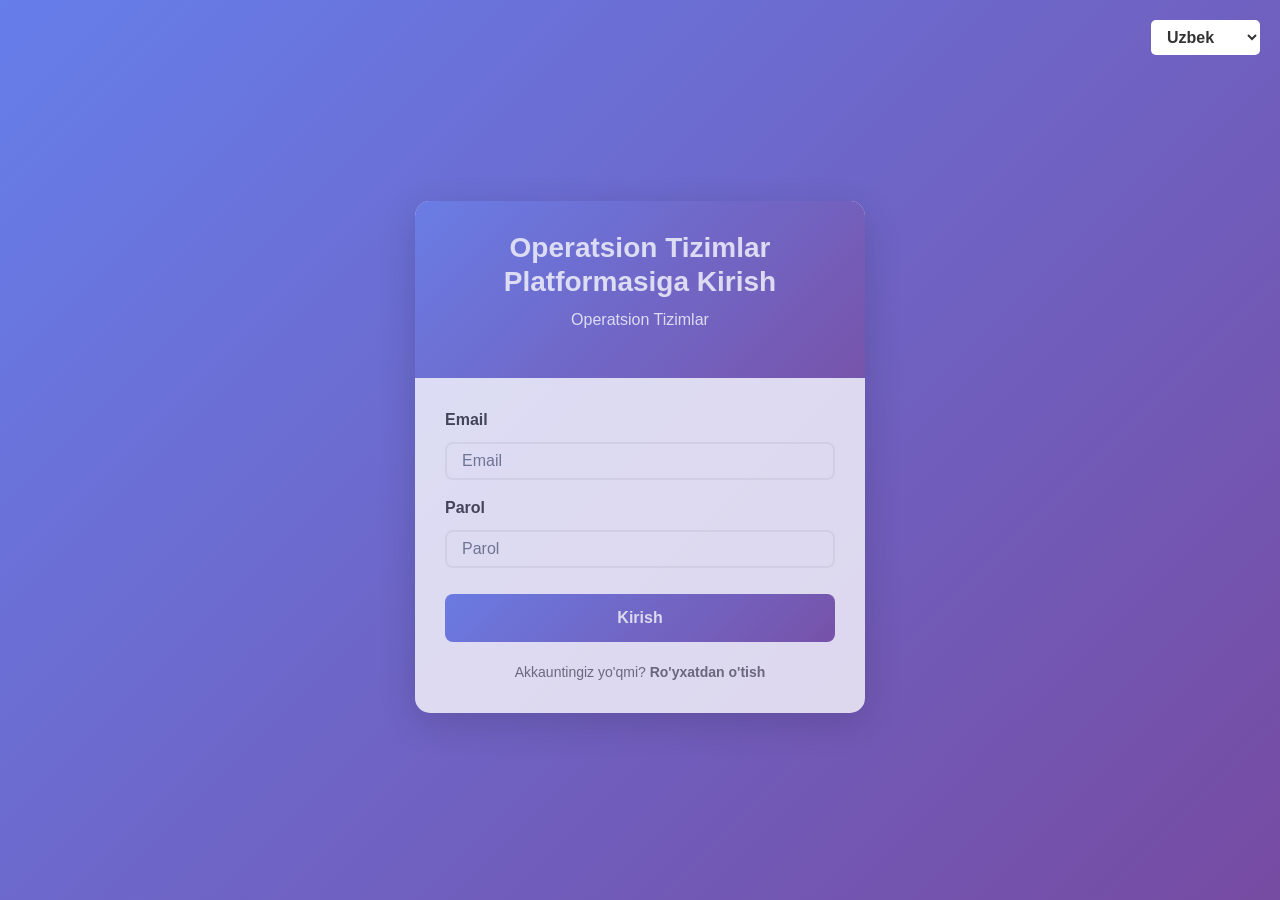
==== courses.html @ 747f60cd "Add learning platform pages, assets, and scripts Add complete frontend scaffold for a learning platf" ====
<!DOCTYPE html>
<html lang="uz">
<head>
  <meta charset="UTF-8">
  <meta name="viewport" content="width=device-width, initial-scale=1.0">
  <title data-i18n="coursesTitle">Kurslar - Ta'lim Platformasi</title>
  <link rel="stylesheet" href="https://cdnjs.cloudflare.com/ajax/libs/bootstrap/4.6.0/css/bootstrap.min.css">
  <link rel="stylesheet" href="src/style.css">
  <script src="src/i18n.js"></script>
  <style>
    body {
      background: #f5f7fa;
      font-family: 'Segoe UI', Tahoma, Geneva, Verdana, sans-serif;
    }

    .navbar {
      background: white !important;
      box-shadow: 0 2px 10px rgba(0,0,0,0.05);
      border-bottom: 1px solid #eee;
    }

    .navbar-brand {
      font-weight: 700;
      color: #667eea !important;
      font-size: 20px;
    }

    .nav-link {
      color: #666 !important;
      margin: 0 10px;
      transition: color 0.3s;
    }

    .nav-link:hover {
      color: #667eea !important;
    }

    .page-header {
      background: linear-gradient(135deg, #667eea 0%, #764ba2 100%);
      color: white;
      padding: 40px;
      margin-bottom: 30px;
      text-align: center;
    }

    .page-header h1 {
      font-size: 32px;
      font-weight: 700;
      margin: 0;
    }

    .page-header p {
      margin: 10px 0 0 0;
      opacity: 0.9;
    }

    .courses-grid {
      display: grid;
      grid-template-columns: repeat(auto-fill, minmax(280px, 1fr));
      gap: 25px;
      margin-bottom: 50px;
    }

    .course-card {
      background: white;
      border-radius: 12px;
      overflow: hidden;
      box-shadow: 0 2px 15px rgba(0,0,0,0.08);
      transition: all 0.3s ease;
      cursor: pointer;
      display: flex;
      flex-direction: column;
    }

    .course-card:hover {
      transform: translateY(-8px);
      box-shadow: 0 8px 30px rgba(0,0,0,0.15);
    }

    .course-image {
      width: 100%;
      height: 200px;
      object-fit: cover;
      background: linear-gradient(135deg, #667eea 0%, #764ba2 100%);
    }

    .course-content {
      padding: 20px;
      flex-grow: 1;
      display: flex;
      flex-direction: column;
    }

    .course-title {
      font-size: 20px;
      font-weight: 700;
      color: #333;
      margin-bottom: 10px;
    }

    .course-description {
      color: #999;
      font-size: 14px;
      margin-bottom: 15px;
      flex-grow: 1;
    }

    .course-meta {
      display: flex;
      justify-content: space-between;
      align-items: center;
      padding-top: 15px;
      border-top: 1px solid #f0f0f0;
      font-size: 13px;
      color: #999;
    }

    .course-lessons {
      display: flex;
      align-items: center;
      gap: 5px;
    }

    .course-button {
      background: linear-gradient(135deg, #667eea 0%, #764ba2 100%);
      color: white;
      border: none;
      padding: 10px 20px;
      border-radius: 6px;
      text-decoration: none;
      font-weight: 600;
      transition: transform 0.3s;
      margin-top: 15px;
      display: inline-block;
      text-align: center;
    }

    .course-button:hover {
      transform: translateY(-2px);
      color: white;
      text-decoration: none;
    }

    .progress-info {
      display: flex;
      align-items: center;
      gap: 8px;
      margin-top: 10px;
      font-size: 12px;
    }

    .progress-bar-small {
      flex-grow: 1;
      height: 4px;
      background: #f0f0f0;
      border-radius: 2px;
      overflow: hidden;
    }

    .progress-bar-fill {
      height: 100%;
      background: linear-gradient(90deg, #667eea 0%, #764ba2 100%);
      border-radius: 2px;
    }

    .progress-percentage {
      color: #667eea;
      font-weight: 600;
    }
  </style>
</head>
<body>
  <!-- Navbar -->
  <nav class="navbar navbar-expand-lg navbar-light">
    <div class="container">
      <a class="navbar-brand" href="dashboard.html">Ta'lim Platformasi</a>
      <button class="navbar-toggler" type="button" data-toggle="collapse" data-target="#navbarNav">
        <span class="navbar-toggler-icon"></span>
      </button>
      <div class="collapse navbar-collapse" id="navbarNav">
        <ul class="navbar-nav ml-auto">
          <li class="nav-item">
            <a class="nav-link" href="dashboard.html" data-i18n="dashboard">Dashboard</a>
          </li>
          <li class="nav-item">
            <a class="nav-link" href="courses.html" data-i18n="courses">Kurslar</a>
          </li>
          <li class="nav-item">
            <a class="nav-link" href="forum.html" data-i18n="forum">Forum</a>
          </li>
          <li class="nav-item">
            <a class="nav-link" href="profile.html" data-i18n="profile">Profil</a>
          </li>
          <li class="nav-item" style="margin-left: 10px;">
            <select id="language-select" onchange="changeLanguage(this.value)" style="padding: 8px 12px; border-radius: 5px; border: 1px solid #ddd;">
              <option value="uz">Uzbek</option>
              <option value="en">English</option>
              <option value="ru">Русский</option>
            </select>
          </li>
          <li class="nav-item">
            <a class="nav-link" href="#" onclick="logout(); return false;" data-i18n="logout">Chiqish</a>
          </li>
        </ul>
      </div>
    </div>
  </nav>

  <!-- Page Header -->
  <div class="page-header">
    <h1 data-i18n="coursesTitle">Barcha Kurslar</h1>
    <p>Operatsion tizimlar haqida to'liq ma'lumot oling</p>
  </div>

  <!-- Courses Grid -->
  <div class="container">
    <div class="courses-grid" id="courses-container">
      <!-- Kurslar shu yerga qo'shiladi -->
    </div>
  </div>

  <script src="https://cdnjs.cloudflare.com/ajax/libs/bootstrap/4.6.0/js/bootstrap.bundle.min.js"></script>
  <script src="src/auth.js"></script>
  <script src="src/data.js"></script>
  <script src="src/progress.js"></script>

  <script>
    window.addEventListener('load', () => {
      // Set language selector
      document.getElementById('language-select').value = i18n.getLanguage();

      // Autentifikatsiya tekshirish
      const currentUser = auth.getCurrentUser();
      if (!currentUser) {
        window.location.href = 'login.html';
        return;
      }

      // Kurslarni ko'rsatish
      renderCourses(currentUser.id);
    });

    function changeLanguage(lang) {
      i18n.setLanguage(lang);
      document.documentElement.lang = lang;
      i18n.updatePageText();
    }

    function logout() {
      if (confirm('Chiqishni xohlaysizmi?')) {
        auth.logout();
        window.location.href = 'login.html';
      }
    }

    function renderCourses(userId) {
      const container = document.getElementById('courses-container');
      
      container.innerHTML = coursesData.map(course => {
        const completionPercentage = progress.getCourseCompletionPercentage(userId, course.id);
        const completedCount = progress.getCompletedLessonsCount(userId, course.id);
        
        return `
          <div class="course-card">
            <img src="${course.image}" alt="${course.name}" class="course-image" onerror="this.style.background='linear-gradient(135deg, #667eea 0%, #764ba2 100%)'">
            <div class="course-content">
              <h3 class="course-title">${course.name}</h3>
              <p class="course-description">${course.description}</p>
              
              <div class="course-meta">
                <span class="course-lessons">📚 ${course.lessons.length} dars</span>
              </div>

              ${completionPercentage > 0 ? `
                <div class="progress-info">
                  <div class="progress-bar-small">
                    <div class="progress-bar-fill" style="width: ${completionPercentage}%"></div>
                  </div>
                  <span class="progress-percentage">${completionPercentage}%</span>
                </div>
              ` : ''}
              
              <a href="course-detail.html?course=${course.id}" class="course-button">
                ${completionPercentage > 0 ? 'Davom Ettirish' : 'Boshlash'}
              </a>
            </div>
          </div>
        `;
      }).join('');
    }
  </script>
</body>
</html>
---- src/style.css ----
html {
    scroll-behavior: smooth;
}

body {
    font-family: Arial, sans-serif;
    margin: 0;
    padding: 0;
    box-sizing: border-box;
}

.navbar {
    z-index: 200;
}

.content {
    margin-left: auto; /* Sidebar kengligi */
    padding: 20px;
}

.sidebar.active .content {
    margin-left: 250px;
}

/* Sidebar uchun stil */
.sidebar {
    position: fixed;
    top: 55px;
    left: -300px; /* Yashirish */
    width: 250px;
    height: calc(100% - 60px);
    background-color: #fff;
    color: black;
    padding: 15px;
    transition: 0.3s;
    overflow-y: auto;
    box-shadow: 5px 5px 15px #0005;
    border-radius: 0 5px 5px 0;
    z-index: 99;
}

.sidebar h2 {
    text-align: center;
    font-size: 1.5em;
    margin-left: 20px;
}

.sidebar ul {
    list-style-type: none;
    padding: 0;
}

.sidebar ul li {
    margin: 20px 0;
}

.sidebar ul li a {
    color: black;
    text-decoration: none;
    font-size: 1.2em;
}

.sidebar ul li a:hover {
    color: #00A36C;
}

/* Sidebarni ko'rsatish */
.sidebar.active {
    left: 0;
}

/* Sidebar tugmasi */
.sidebar-toggle {
    position: fixed;
    top: 65px;
    left: 5px;
    background-color: #fff;
    color: black;
    border: none;
    padding: 0px 10px;
    font-size: 20px;
    cursor: pointer;
    z-index: 100;
    border: 1px solid #ddd;
    border-radius: 5px;
}

.sidebar-toggle:focus {
    outline: none;
}

.sidebar-toggle + #toggleLabel.active {
    display: block;
    width: 100vw;
    height: 100vh;
    background-color: #0005;
    position: fixed;
    top: 0;
    left: 0;
    z-index: 98;
}

a {
    text-decoration: none;
    color: #555555;
    cursor: pointer;
}

a:hover {
    text-decoration: none;
    color: #555555;
}

.container h2 {
    font-size: 2em;
    margin-bottom: 20px;
}

.container p {
    font-size: 1.1em;
    line-height: 1.6;
}

.container ul {
    margin-top: 20px;
    margin-bottom: 20px;
}

.container ul li {
    font-size: 1em;
    margin-bottom: 10px;
}

.bg-jade {
    background-color: #00A36C;
}

.text-white {
    color: white;
}

.jumbotron h1 {
    color: #fff;
}
.jumbotron img {
    border-radius: 5px;
}

.section {
    scroll-margin-top: 50px;
}

.section > img {
    margin: 20px auto;
    width: 75%;
    display: block;
    text-align: center;
    border-radius: 5px;
}

#os-cards .card {
    margin-bottom: 20px;
    box-shadow: 0 0 10px rgba(0,0,0,0.1);
    transition: 0.2s;
}

#os-cards .card:hover {
    margin-bottom: 20px;
    box-shadow: 0 0 10px rgba(0,0,0,0.3);
}
#os-cards .card:hover .card-img-top {
    transition: 0.2s;
    transform: scale(0.95);
}

@media (max-width: 768px) {
    .modal-container {
        width: 200px;
    }
}

footer #list-os a {
    color: #ddd;
    display: block;
}

footer #list-os a:hover{
    color: #fff;
}
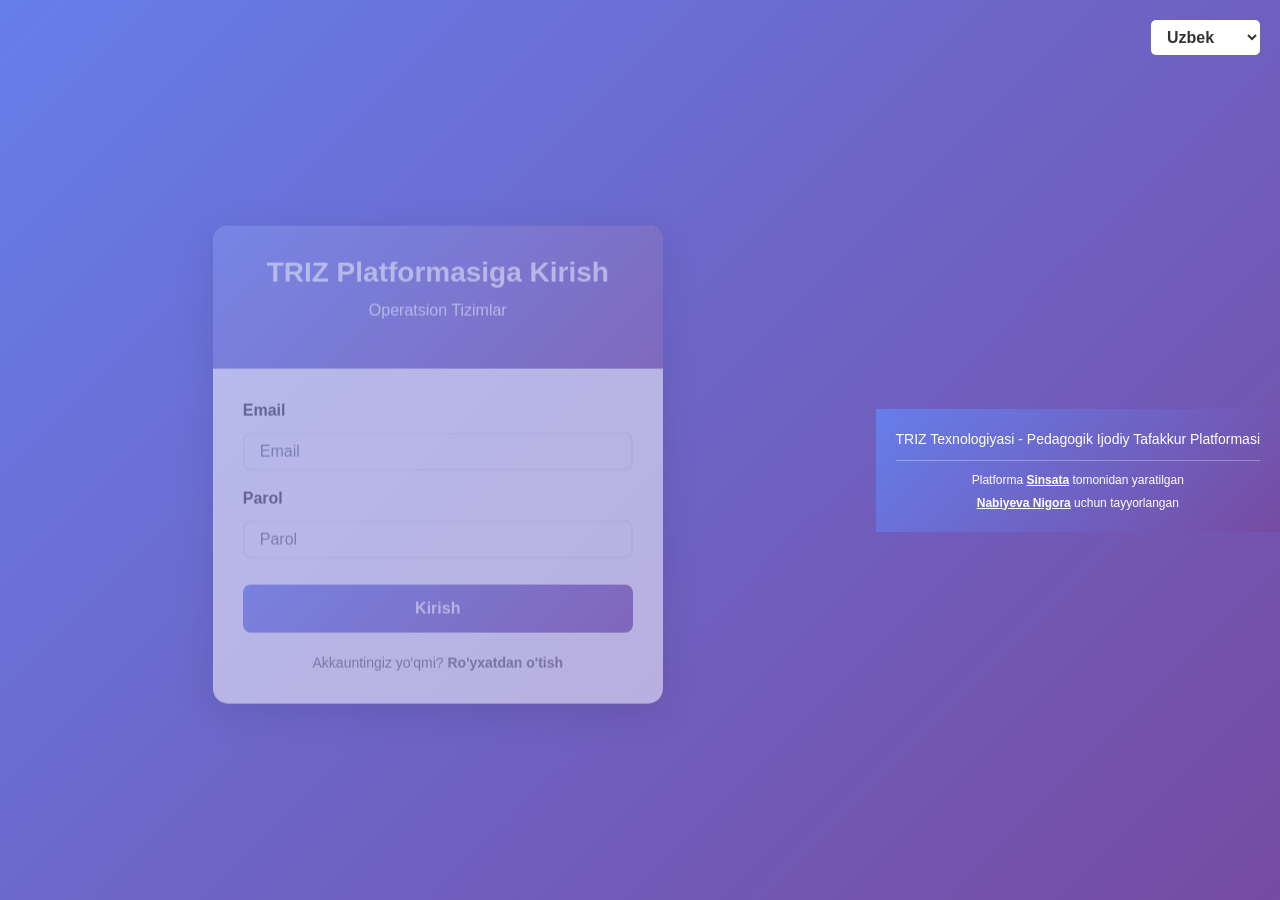
==== commit 04408a23: "Add translation system and page footers Introduce a client-side translation feature and unified foot" ====
--- a/courses.html
+++ b/courses.html
@@ -244,6 +244,15 @@
       i18n.setLanguage(lang);
       document.documentElement.lang = lang;
       i18n.updatePageText();
+      
+      // Sahifa elementlarini tarjima qilish
+      if (lang !== 'uz' && typeof TranslationAPI !== 'undefined') {
+        setTimeout(() => {
+          TranslationAPI.translatePageContent(lang);
+        }, 300);
+      }
+      
+      localStorage.setItem('language', lang);
     }
 
     function logout() {
@@ -289,5 +298,16 @@
       }).join('');
     }
   </script>
+
+  <footer style="background: linear-gradient(135deg, #667eea 0%, #764ba2 100%); color: white; text-align: center; padding: 20px; margin-top: 40px;">
+    <p style="margin-bottom: 10px; font-size: 14px;">TRIZ Texnologiyasi - Pedagogik Ijodiy Tafakkur Kurslari</p>
+    <hr style="border-color: rgba(255,255,255,0.3); margin: 10px 0;">
+    <p style="font-size: 12px; margin-bottom: 5px;">
+      Platforma <strong><a href="https://t.me/sinsata" target="_blank" style="color: #fff; text-decoration: underline;">Sinsata</a></strong> tomonidan yaratilgan
+    </p>
+    <p style="font-size: 12px; margin: 0;">
+      <strong><a href="https://t.me/Nodirjanovna" target="_blank" style="color: #fff; text-decoration: underline;">Nabiyeva Nigora</a></strong> uchun tayyorlangan
+    </p>
+  </footer>
 </body>
 </html>
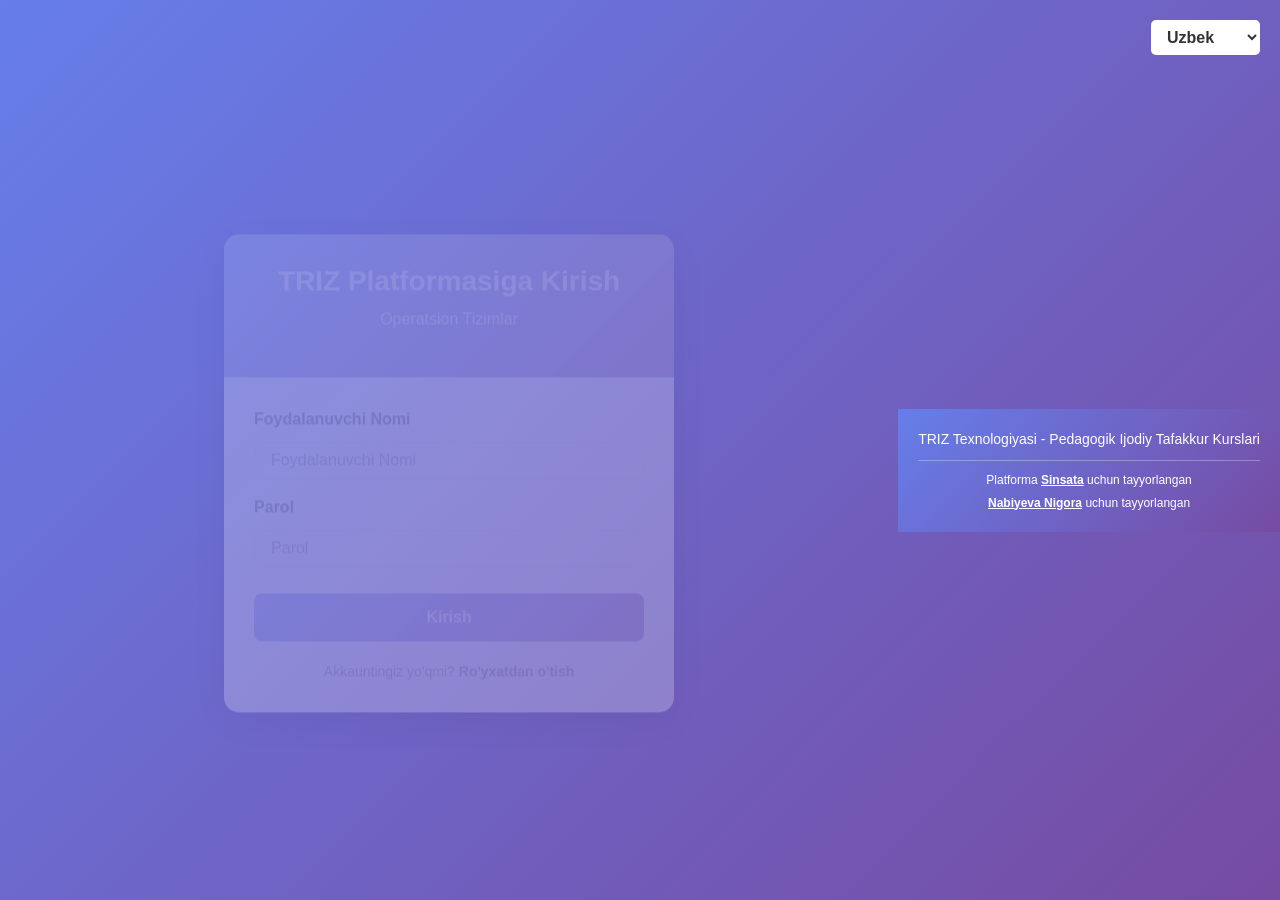
==== commit b8b1537a: "Switch auth to username; add i18n & translation Remove email-based auth and switch signup/login to u" ====
--- a/courses.html
+++ b/courses.html
@@ -300,13 +300,13 @@
   </script>
 
   <footer style="background: linear-gradient(135deg, #667eea 0%, #764ba2 100%); color: white; text-align: center; padding: 20px; margin-top: 40px;">
-    <p style="margin-bottom: 10px; font-size: 14px;">TRIZ Texnologiyasi - Pedagogik Ijodiy Tafakkur Kurslari</p>
+    <p style="margin-bottom: 10px; font-size: 14px;" data-i18n="footerPlatform">TRIZ Texnologiyasi - Pedagogik Ijodiy Tafakkur Kurslari</p>
     <hr style="border-color: rgba(255,255,255,0.3); margin: 10px 0;">
     <p style="font-size: 12px; margin-bottom: 5px;">
-      Platforma <strong><a href="https://t.me/sinsata" target="_blank" style="color: #fff; text-decoration: underline;">Sinsata</a></strong> tomonidan yaratilgan
+      <span data-i18n="footerCreatedBy">Platforma</span> <strong><a href="https://t.me/sinsata" target="_blank" style="color: #fff; text-decoration: underline;" data-i18n="footerCreatedByName">Sinsata</a></strong> <span data-i18n="footerCreatedFor">tomonidan yaratilgan</span>
     </p>
     <p style="font-size: 12px; margin: 0;">
-      <strong><a href="https://t.me/Nodirjanovna" target="_blank" style="color: #fff; text-decoration: underline;">Nabiyeva Nigora</a></strong> uchun tayyorlangan
+      <strong><a href="https://t.me/Nodirjanovna" target="_blank" style="color: #fff; text-decoration: underline;" data-i18n="footerCreatorName">Nabiyeva Nigora</a></strong> <span>uchun tayyorlangan</span>
     </p>
   </footer>
 </body>
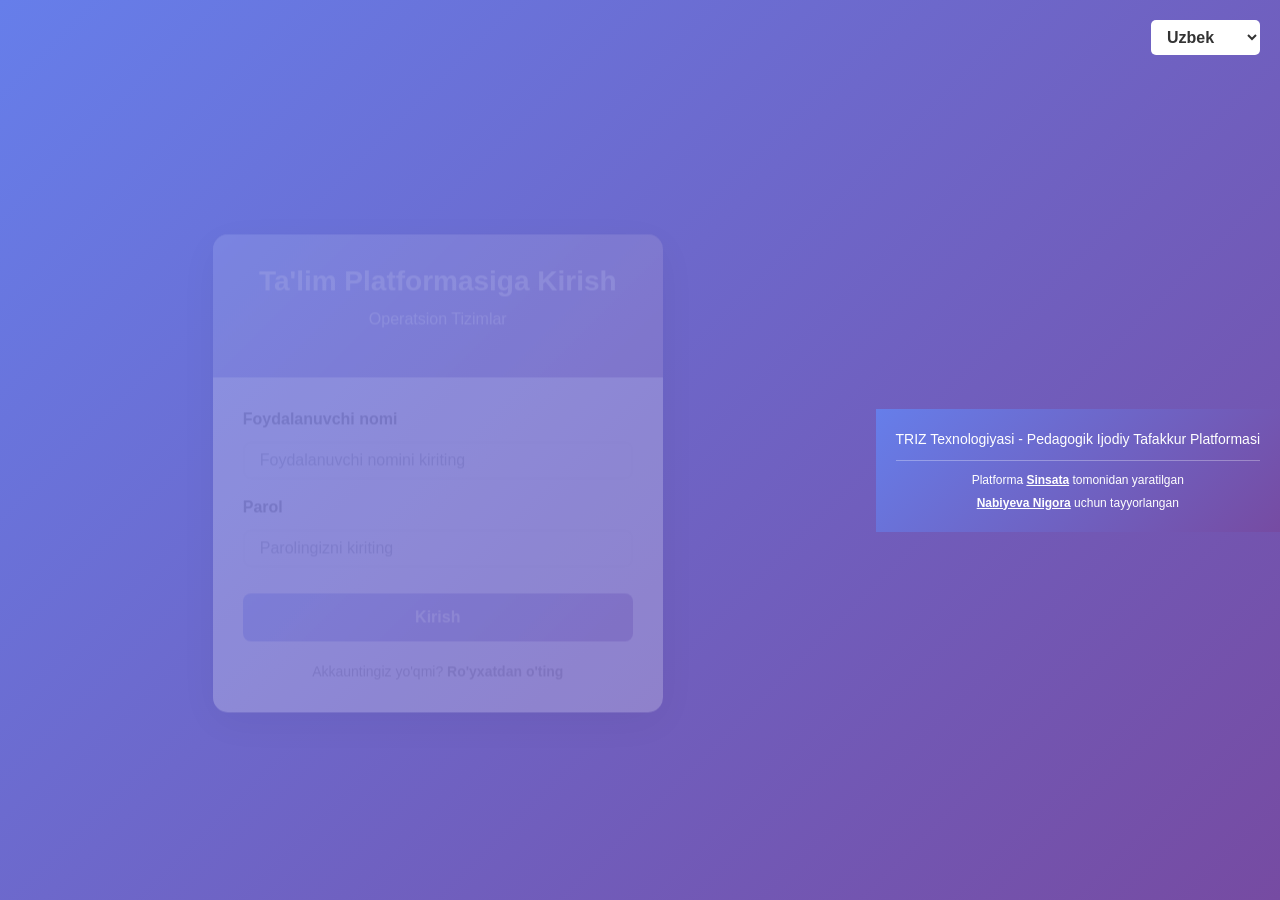
==== commit a4e1af22: "." ====
--- a/courses.html
+++ b/courses.html
@@ -244,13 +244,6 @@
       i18n.setLanguage(lang);
       document.documentElement.lang = lang;
       i18n.updatePageText();
-      
-      // Sahifa elementlarini tarjima qilish
-      if (lang !== 'uz' && typeof TranslationAPI !== 'undefined') {
-        setTimeout(() => {
-          TranslationAPI.translatePageContent(lang);
-        }, 300);
-      }
       
       localStorage.setItem('language', lang);
     }
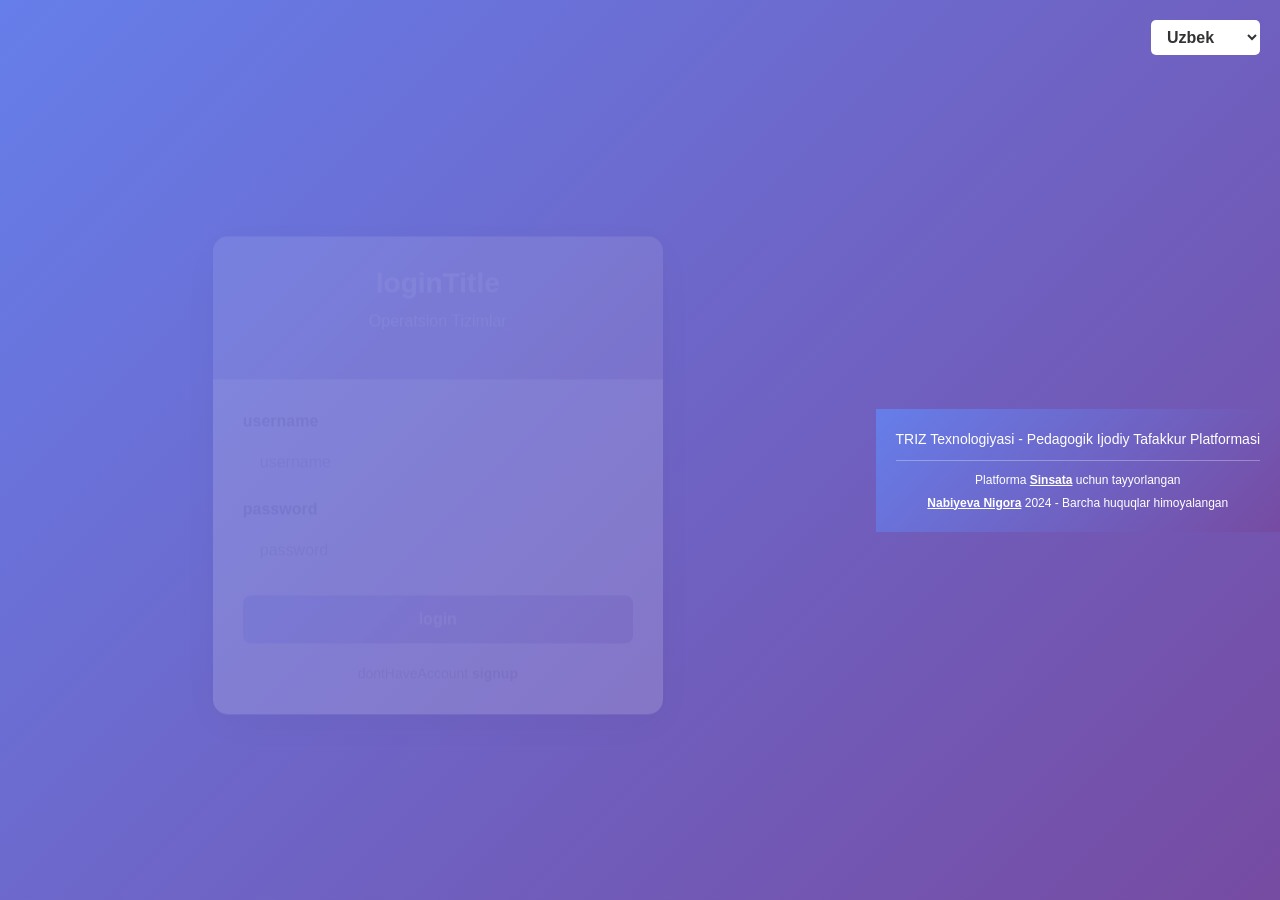
==== commit 8b6bd5c6: "Fix offline i18n translations and update locales Fix offline translation loading and normalize i18n " ====
--- a/courses.html
+++ b/courses.html
@@ -293,13 +293,13 @@
   </script>
 
   <footer style="background: linear-gradient(135deg, #667eea 0%, #764ba2 100%); color: white; text-align: center; padding: 20px; margin-top: 40px;">
-    <p style="margin-bottom: 10px; font-size: 14px;" data-i18n="footerPlatform">TRIZ Texnologiyasi - Pedagogik Ijodiy Tafakkur Kurslari</p>
+    <p style="margin-bottom: 10px; font-size: 14px;" data-i18n="footer.platform">TRIZ Texnologiyasi - Pedagogik Ijodiy Tafakkur Kurslari</p>
     <hr style="border-color: rgba(255,255,255,0.3); margin: 10px 0;">
     <p style="font-size: 12px; margin-bottom: 5px;">
-      <span data-i18n="footerCreatedBy">Platforma</span> <strong><a href="https://t.me/sinsata" target="_blank" style="color: #fff; text-decoration: underline;" data-i18n="footerCreatedByName">Sinsata</a></strong> <span data-i18n="footerCreatedFor">tomonidan yaratilgan</span>
+      <span data-i18n="footer.createdBy">Platforma</span> <strong><a href="https://t.me/sinsata" target="_blank" style="color: #fff; text-decoration: underline;" data-i18n="footer.createdByName">Sinsata</a></strong> <span data-i18n="footer.createdFor">tomonidan yaratilgan</span>
     </p>
     <p style="font-size: 12px; margin: 0;">
-      <strong><a href="https://t.me/Nodirjanovna" target="_blank" style="color: #fff; text-decoration: underline;" data-i18n="footerCreatorName">Nabiyeva Nigora</a></strong> <span>uchun tayyorlangan</span>
+      <strong><a href="https://t.me/Nodirjanovna" target="_blank" style="color: #fff; text-decoration: underline;" data-i18n="footer.creatorName">Nabiyeva Nigora</a></strong> <span data-i18n="footer.allRights">uchun tayyorlangan</span>
     </p>
   </footer>
 </body>
